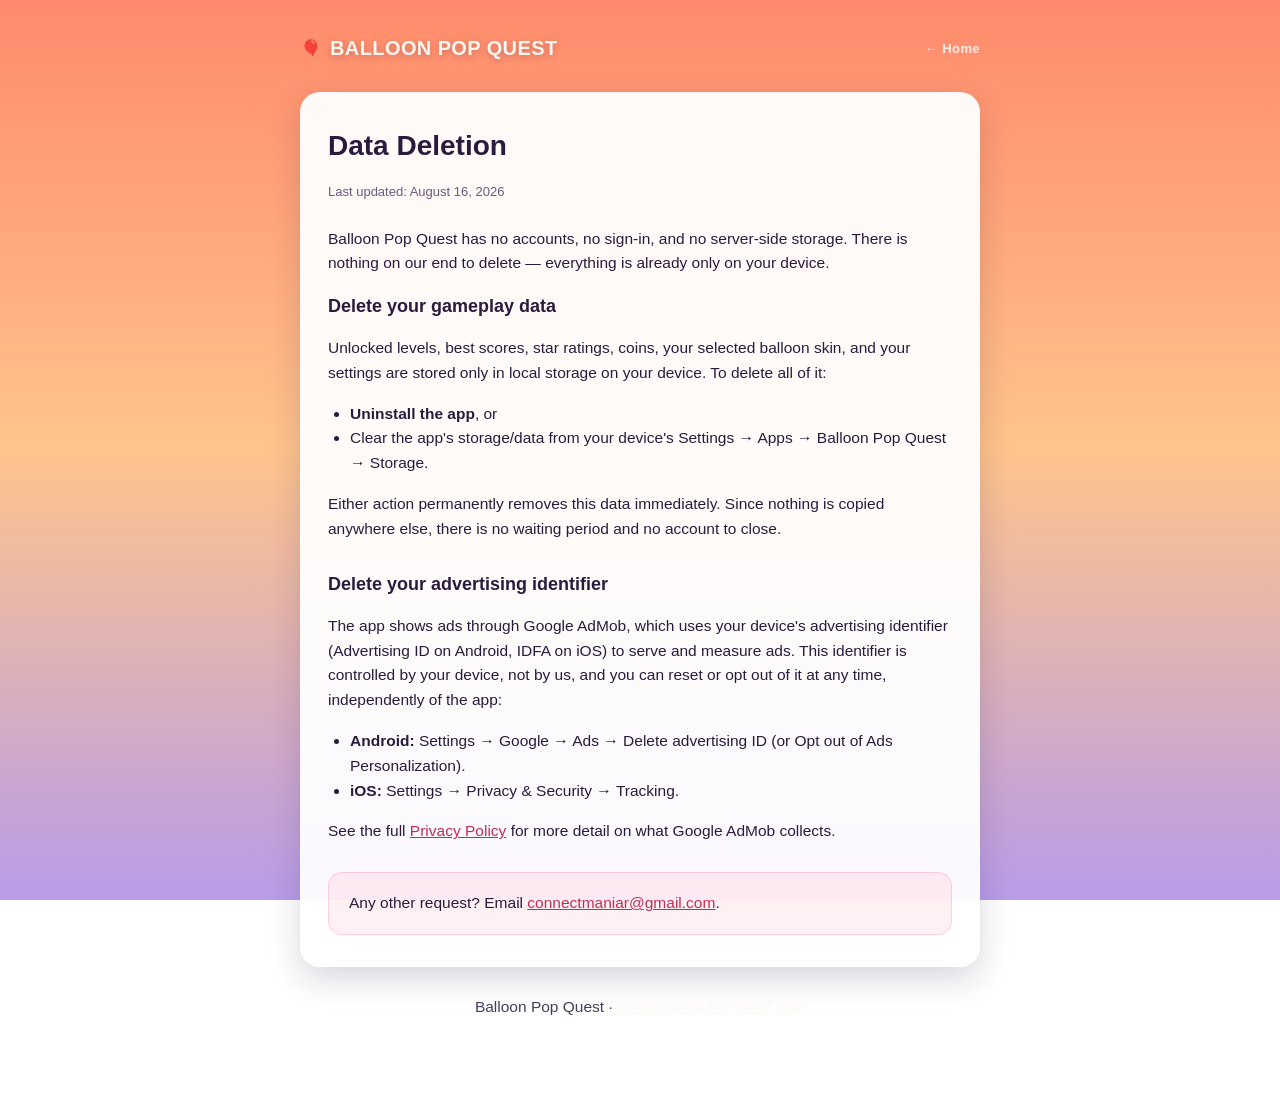
==== data-deletion.html @ d34c7972 "Add data deletion page" ====
<!doctype html>
<html lang="en">
<head>
  <meta charset="utf-8" />
  <meta name="viewport" content="width=device-width, initial-scale=1" />
  <title>Data Deletion — Balloon Pop Quest</title>
  <meta name="description" content="How to delete your data from the Balloon Pop Quest mobile game." />
  <link rel="stylesheet" href="styles.css" />
</head>
<body>
  <div class="wrap">
    <header class="site">
      <a class="brand" href="./">
        <span class="balloon">🎈</span>
        <h1>BALLOON POP QUEST</h1>
      </a>
      <nav class="crumbs"><a href="./">← Home</a></nav>
    </header>

    <main class="card">
      <h1>Data Deletion</h1>
      <p class="meta">Last updated: August 16, 2026</p>

      <p>
        Balloon Pop Quest has no accounts, no sign-in, and no server-side
        storage. There is nothing on our end to delete — everything is
        already only on your device.
      </p>

      <h2>Delete your gameplay data</h2>
      <p>
        Unlocked levels, best scores, star ratings, coins, your selected
        balloon skin, and your settings are stored only in local storage on
        your device. To delete all of it:
      </p>
      <ul>
        <li><strong>Uninstall the app</strong>, or</li>
        <li>Clear the app's storage/data from your device's Settings → Apps → Balloon Pop Quest → Storage.</li>
      </ul>
      <p>
        Either action permanently removes this data immediately. Since
        nothing is copied anywhere else, there is no waiting period and no
        account to close.
      </p>

      <h2>Delete your advertising identifier</h2>
      <p>
        The app shows ads through Google AdMob, which uses your device's
        advertising identifier (Advertising ID on Android, IDFA on iOS) to
        serve and measure ads. This identifier is controlled by your device,
        not by us, and you can reset or opt out of it at any time,
        independently of the app:
      </p>
      <ul>
        <li><strong>Android:</strong> Settings → Google → Ads → Delete advertising ID (or Opt out of Ads Personalization).</li>
        <li><strong>iOS:</strong> Settings → Privacy &amp; Security → Tracking.</li>
      </ul>

      <p>
        See the full <a href="privacy-policy.html">Privacy Policy</a> for
        more detail on what Google AdMob collects.
      </p>

      <div class="contact-box">
        <p>
          Any other request? Email
          <a href="mailto:connectmaniar@gmail.com">connectmaniar@gmail.com</a>.
        </p>
      </div>
    </main>

    <footer class="site">
      <p>Balloon Pop Quest · <a href="mailto:connectmaniar@gmail.com">connectmaniar@gmail.com</a></p>
    </footer>
  </div>
</body>
</html>
---- styles.css ----
/* Balloon Pop Quest — shared site styles.
   Palette matches the app's sunset/candy theme (src/theme/palette.ts). */

:root {
  --sky-top: #ff8a6b;
  --sky-mid: #ffc48c;
  --sky-bottom: #b79ce8;
  --accent: #ff3d6e;
  --accent-deep: #c42b53;
  --ink: #2a1b3d;
  --ink-muted: #6b5b7e;
  --surface: rgba(255, 255, 255, 0.94);
  --surface-border: rgba(42, 27, 61, 0.08);
}

* {
  box-sizing: border-box;
}

body {
  margin: 0;
  min-height: 100vh;
  font-family: -apple-system, BlinkMacSystemFont, "Segoe UI", Roboto, Helvetica, Arial, sans-serif;
  color: var(--ink);
  background: linear-gradient(180deg, var(--sky-top) 0%, var(--sky-mid) 50%, var(--sky-bottom) 100%);
  background-attachment: fixed;
  line-height: 1.6;
}

.wrap {
  max-width: 720px;
  margin: 0 auto;
  padding: 32px 20px 64px;
}

header.site {
  display: flex;
  align-items: center;
  justify-content: space-between;
  gap: 12px;
  margin-bottom: 28px;
}

.brand {
  display: flex;
  align-items: baseline;
  gap: 8px;
  text-decoration: none;
  color: #fff6f0;
}

.brand .balloon {
  font-size: 1.1em;
}

.brand h1 {
  font-size: 20px;
  font-weight: 800;
  letter-spacing: 0.4px;
  margin: 0;
  color: #fff6f0;
  text-shadow: 0 2px 6px rgba(42, 27, 61, 0.25);
}

nav.crumbs a {
  color: #fff6f0;
  font-weight: 700;
  font-size: 13px;
  letter-spacing: 0.4px;
  text-decoration: none;
  opacity: 0.9;
}

nav.crumbs a:hover {
  text-decoration: underline;
}

main.card {
  background: var(--surface);
  border-radius: 20px;
  padding: 32px 28px;
  box-shadow: 0 12px 32px rgba(42, 27, 61, 0.18);
}

main.card h1 {
  font-size: 28px;
  font-weight: 900;
  margin: 0 0 4px;
  color: var(--ink);
}

.tagline {
  color: var(--ink-muted);
  font-weight: 600;
  margin: 0 0 24px;
}

.meta {
  font-size: 13px;
  color: var(--ink-muted);
  margin-bottom: 24px;
}

h2 {
  font-size: 18px;
  font-weight: 800;
  margin: 28px 0 10px;
  color: var(--ink);
}

h2:first-of-type {
  margin-top: 8px;
}

p, li {
  font-size: 15.5px;
  color: var(--ink);
}

ul {
  padding-left: 22px;
}

a {
  color: var(--accent-deep);
}

a:hover {
  color: var(--accent);
}

.pill-links {
  display: flex;
  flex-wrap: wrap;
  gap: 10px;
  margin: 22px 0 4px;
}

.pill {
  display: inline-block;
  padding: 10px 18px;
  border-radius: 999px;
  background: var(--accent);
  color: #fff;
  font-weight: 800;
  font-size: 14px;
  text-decoration: none;
  box-shadow: 0 6px 16px rgba(196, 43, 83, 0.35);
}

.pill:hover {
  background: var(--accent-deep);
  color: #fff;
}

.pill.secondary {
  background: rgba(255, 255, 255, 0.5);
  color: var(--ink);
  box-shadow: none;
  border: 1px solid var(--surface-border);
}

.pill.secondary:hover {
  background: rgba(255, 255, 255, 0.75);
  color: var(--ink);
}

details {
  border-bottom: 1px solid var(--surface-border);
  padding: 14px 0;
}

details:last-of-type {
  border-bottom: none;
}

summary {
  font-weight: 700;
  cursor: pointer;
  list-style: none;
  display: flex;
  justify-content: space-between;
  align-items: center;
  gap: 12px;
}

summary::-webkit-details-marker {
  display: none;
}

summary::after {
  content: "+";
  font-size: 20px;
  font-weight: 800;
  color: var(--accent-deep);
  transition: transform 0.15s ease;
  flex-shrink: 0;
}

details[open] summary::after {
  transform: rotate(45deg);
}

details p {
  margin: 10px 0 4px;
  color: var(--ink-muted);
}

.contact-box {
  margin-top: 28px;
  padding: 18px 20px;
  border-radius: 14px;
  background: rgba(255, 61, 110, 0.08);
  border: 1px solid rgba(255, 61, 110, 0.18);
}

.contact-box p {
  margin: 0;
}

footer.site {
  text-align: center;
  margin-top: 28px;
  color: #fff6f0;
  opacity: 0.85;
  font-size: 13px;
}

footer.site a {
  color: #fff6f0;
  text-decoration: underline;
}
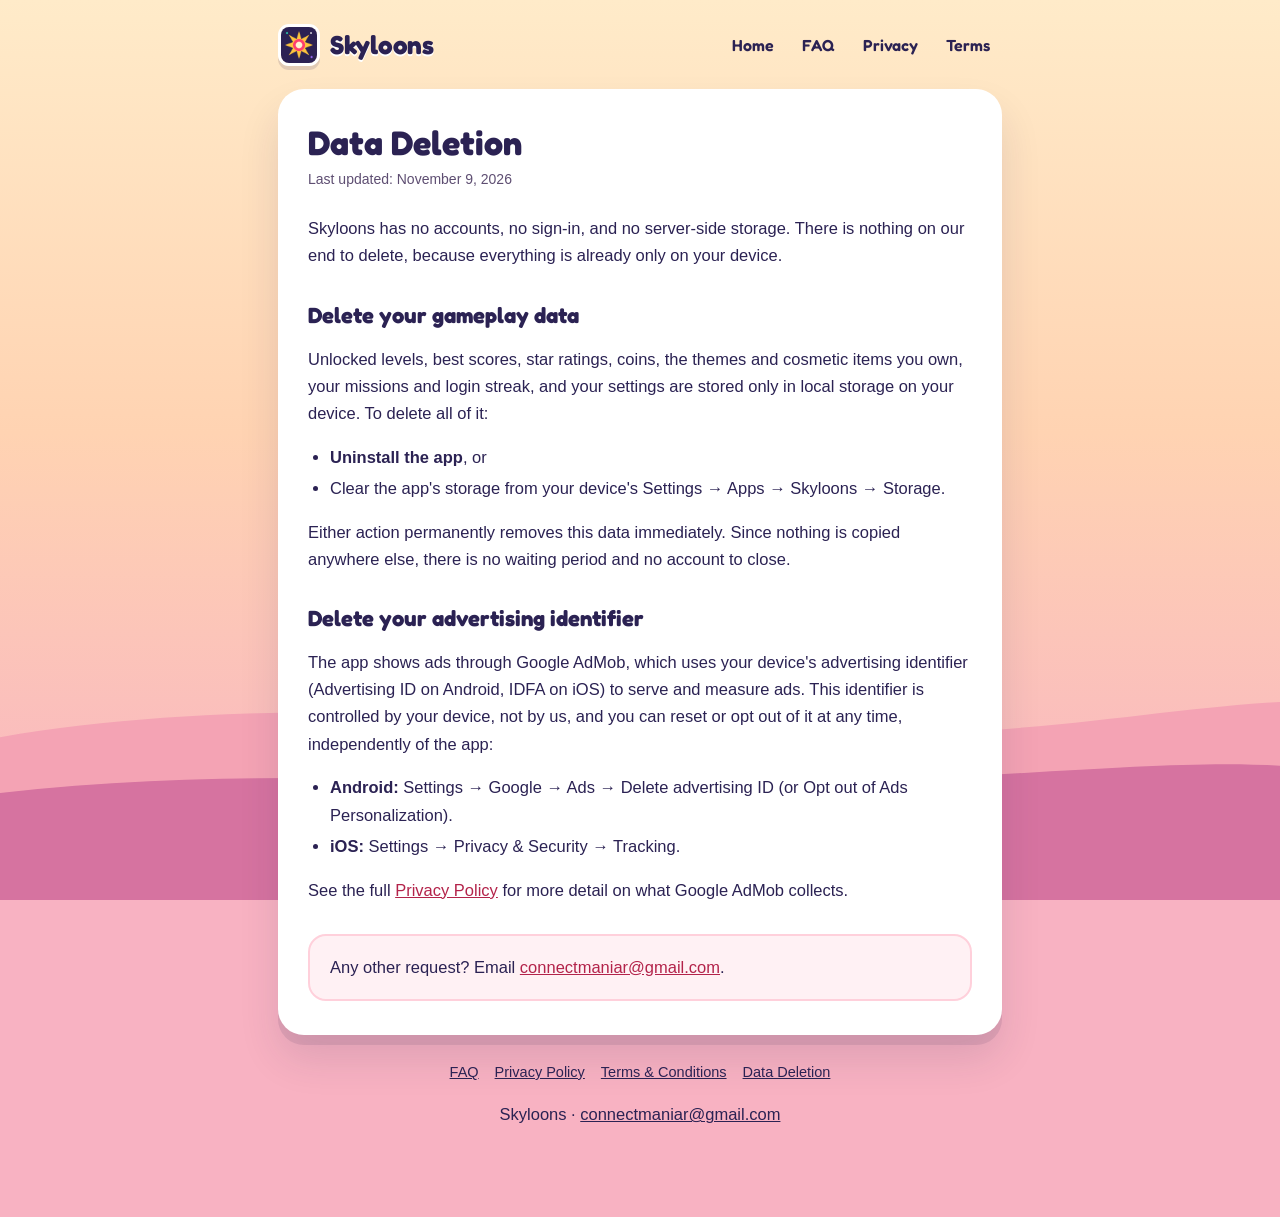
==== commit 7e5b3c6e: "Refresh the site for Skyloons: Paper sky look, updated facts - Rebrand to Skyloons (also known as Ba" ====
--- a/data-deletion.html
+++ b/data-deletion.html
@@ -3,53 +3,71 @@
 <head>
   <meta charset="utf-8" />
   <meta name="viewport" content="width=device-width, initial-scale=1" />
-  <title>Data Deletion — Balloon Pop Quest</title>
-  <meta name="description" content="How to delete your data from the Balloon Pop Quest mobile game." />
+  <title>Skyloons Data Deletion</title>
+  <meta name="description" content="How to delete your data from the Skyloons mobile game. There are no accounts and nothing stored on our servers." />
+  <meta name="theme-color" content="#ffd3b2" />
+  <link rel="canonical" href="https://toobamamaniar.github.io/ballon-pop-quest/data-deletion.html" />
+  <link rel="icon" type="image/png" href="img/favicon.png" />
+  <link rel="apple-touch-icon" href="img/icon-192.png" />
+  <meta property="og:type" content="website" />
+  <meta property="og:site_name" content="Skyloons" />
+  <meta property="og:title" content="Skyloons Data Deletion" />
+  <meta property="og:description" content="How to delete your data from the Skyloons mobile game. There are no accounts and nothing stored on our servers." />
+  <meta property="og:url" content="https://toobamamaniar.github.io/ballon-pop-quest/data-deletion.html" />
+  <meta property="og:image" content="https://toobamamaniar.github.io/ballon-pop-quest/og.png" />
+  <meta name="twitter:card" content="summary_large_image" />
   <link rel="stylesheet" href="styles.css" />
 </head>
 <body>
+  <a class="skip" href="#content">Skip to content</a>
   <div class="wrap">
     <header class="site">
       <a class="brand" href="./">
-        <span class="balloon">🎈</span>
-        <h1>BALLOON POP QUEST</h1>
+        <img src="img/icon-192.png" alt="" width="42" height="42" />
+        <span>Skyloons</span>
       </a>
-      <nav class="crumbs"><a href="./">← Home</a></nav>
+      <nav class="top" aria-label="Main">
+        <a href="./">Home</a>
+        <a href="faq.html">FAQ</a>
+        <a href="privacy-policy.html">Privacy</a>
+        <a href="terms.html">Terms</a>
+      </nav>
     </header>
 
-    <main class="card">
+    <main class="card" id="content">
       <h1>Data Deletion</h1>
-      <p class="meta">Last updated: August 16, 2026</p>
+      <p class="meta">Last updated: November 9, 2026</p>
 
       <p>
-        Balloon Pop Quest has no accounts, no sign-in, and no server-side
-        storage. There is nothing on our end to delete — everything is
-        already only on your device.
+        Skyloons has no accounts, no sign-in, and no server-side storage. There
+        is nothing on our end to delete, because everything is already only on
+        your device.
       </p>
 
       <h2>Delete your gameplay data</h2>
       <p>
-        Unlocked levels, best scores, star ratings, coins, your selected
-        balloon skin, and your settings are stored only in local storage on
-        your device. To delete all of it:
+        Unlocked levels, best scores, star ratings, coins, the themes and
+        cosmetic items you own, your missions and login streak, and your
+        settings are stored only in local storage on your device. To delete all
+        of it:
       </p>
       <ul>
         <li><strong>Uninstall the app</strong>, or</li>
-        <li>Clear the app's storage/data from your device's Settings → Apps → Balloon Pop Quest → Storage.</li>
+        <li>Clear the app's storage from your device's Settings → Apps → Skyloons → Storage.</li>
       </ul>
       <p>
-        Either action permanently removes this data immediately. Since
-        nothing is copied anywhere else, there is no waiting period and no
-        account to close.
+        Either action permanently removes this data immediately. Since nothing
+        is copied anywhere else, there is no waiting period and no account to
+        close.
       </p>
 
       <h2>Delete your advertising identifier</h2>
       <p>
         The app shows ads through Google AdMob, which uses your device's
-        advertising identifier (Advertising ID on Android, IDFA on iOS) to
-        serve and measure ads. This identifier is controlled by your device,
-        not by us, and you can reset or opt out of it at any time,
-        independently of the app:
+        advertising identifier (Advertising ID on Android, IDFA on iOS) to serve
+        and measure ads. This identifier is controlled by your device, not by
+        us, and you can reset or opt out of it at any time, independently of the
+        app:
       </p>
       <ul>
         <li><strong>Android:</strong> Settings → Google → Ads → Delete advertising ID (or Opt out of Ads Personalization).</li>
@@ -57,8 +75,8 @@
       </ul>
 
       <p>
-        See the full <a href="privacy-policy.html">Privacy Policy</a> for
-        more detail on what Google AdMob collects.
+        See the full <a href="privacy-policy.html">Privacy Policy</a> for more
+        detail on what Google AdMob collects.
       </p>
 
       <div class="contact-box">
@@ -70,7 +88,13 @@
     </main>
 
     <footer class="site">
-      <p>Balloon Pop Quest · <a href="mailto:connectmaniar@gmail.com">connectmaniar@gmail.com</a></p>
+      <div class="links">
+        <a href="faq.html">FAQ</a>
+        <a href="privacy-policy.html">Privacy Policy</a>
+        <a href="terms.html">Terms &amp; Conditions</a>
+        <a href="data-deletion.html">Data Deletion</a>
+      </div>
+      <p>Skyloons · <a href="mailto:connectmaniar@gmail.com">connectmaniar@gmail.com</a></p>
     </footer>
   </div>
 </body>
--- a/styles.css
+++ b/styles.css
@@ -1,172 +1,326 @@
-/* Balloon Pop Quest — shared site styles.
-   Palette matches the app's sunset/candy theme (src/theme/palette.ts). */
+/* Skyloons support site: the "Paper sky" look used in the app's menus.
+   Fonts are hosted here (Fredoka, SIL Open Font License) so these pages make
+   no requests to third parties. */
+
+@font-face {
+  font-family: "Fredoka";
+  font-weight: 600;
+  font-style: normal;
+  font-display: swap;
+  src: url("fonts/Fredoka_600SemiBold.ttf") format("truetype");
+}
+
+@font-face {
+  font-family: "Fredoka";
+  font-weight: 700;
+  font-style: normal;
+  font-display: swap;
+  src: url("fonts/Fredoka_700Bold.ttf") format("truetype");
+}
 
 :root {
-  --sky-top: #ff8a6b;
-  --sky-mid: #ffc48c;
-  --sky-bottom: #b79ce8;
-  --accent: #ff3d6e;
-  --accent-deep: #c42b53;
-  --ink: #2a1b3d;
-  --ink-muted: #6b5b7e;
-  --surface: rgba(255, 255, 255, 0.94);
-  --surface-border: rgba(42, 27, 61, 0.08);
+  --sky-top: #ffebc9;
+  --sky-mid: #ffd3b2;
+  --sky-bottom: #f8b2c2;
+  --ink: #2b2253;
+  --ink-soft: #5e4e72;
+  --pink: #e0285a;
+  --pink-edge: #a81e45;
+  --link: #b3234a;
+  --card: #ffffff;
+  --line: rgba(43, 34, 83, 0.12);
+  --display: "Fredoka", "Trebuchet MS", system-ui, sans-serif;
+  --text: -apple-system, BlinkMacSystemFont, "Segoe UI", Roboto, Helvetica, Arial, sans-serif;
 }
 
 * {
   box-sizing: border-box;
+}
+
+html {
+  background: var(--sky-bottom);
 }
 
 body {
   margin: 0;
   min-height: 100vh;
-  font-family: -apple-system, BlinkMacSystemFont, "Segoe UI", Roboto, Helvetica, Arial, sans-serif;
-  color: var(--ink);
-  background: linear-gradient(180deg, var(--sky-top) 0%, var(--sky-mid) 50%, var(--sky-bottom) 100%);
-  background-attachment: fixed;
-  line-height: 1.6;
+  font-family: var(--text);
+  color: var(--ink);
+  line-height: 1.65;
+  background: linear-gradient(180deg, var(--sky-top) 0%, var(--sky-mid) 48%, var(--sky-bottom) 100%) fixed;
+  position: relative;
+  overflow-x: hidden;
+}
+
+/* Two paper hills along the bottom of the page, like the app's menus. */
+body::after {
+  content: "";
+  position: fixed;
+  left: 0;
+  right: 0;
+  bottom: 0;
+  height: 22vh;
+  min-height: 120px;
+  pointer-events: none;
+  z-index: 0;
+  background-image: url("data:image/svg+xml;utf8,<svg xmlns='http://www.w3.org/2000/svg' viewBox='0 596 390 248' preserveAspectRatio='none'><path d='M0 640 C70 590 150 610 230 632 C300 652 350 604 390 596 L390 844 L0 844 Z' fill='%23f4a3b4'/><path d='M0 710 C90 668 170 712 250 698 C320 686 360 668 390 676 L390 844 L0 844 Z' fill='%23d673a0'/></svg>");
+  background-size: 100% 100%;
+  background-repeat: no-repeat;
 }
 
 .wrap {
-  max-width: 720px;
+  position: relative;
+  z-index: 1;
+  max-width: 760px;
   margin: 0 auto;
-  padding: 32px 20px 64px;
+  padding: 24px 18px 72px;
+}
+
+a {
+  color: var(--link);
+}
+
+a:hover {
+  color: var(--pink);
+}
+
+a:focus-visible,
+summary:focus-visible {
+  outline: 3px solid var(--ink);
+  outline-offset: 3px;
+  border-radius: 6px;
+}
+
+.skip {
+  position: absolute;
+  left: -999px;
+  top: 8px;
+  background: var(--ink);
+  color: #fff;
+  padding: 8px 14px;
+  border-radius: 10px;
+  z-index: 10;
+}
+
+.skip:focus {
+  left: 12px;
 }
 
 header.site {
   display: flex;
   align-items: center;
   justify-content: space-between;
-  gap: 12px;
-  margin-bottom: 28px;
+  flex-wrap: wrap;
+  gap: 12px 18px;
+  margin-bottom: 22px;
 }
 
 .brand {
   display: flex;
-  align-items: baseline;
-  gap: 8px;
+  align-items: center;
+  gap: 10px;
   text-decoration: none;
-  color: #fff6f0;
-}
-
-.brand .balloon {
-  font-size: 1.1em;
-}
-
-.brand h1 {
-  font-size: 20px;
-  font-weight: 800;
-  letter-spacing: 0.4px;
-  margin: 0;
-  color: #fff6f0;
-  text-shadow: 0 2px 6px rgba(42, 27, 61, 0.25);
-}
-
-nav.crumbs a {
-  color: #fff6f0;
-  font-weight: 700;
-  font-size: 13px;
-  letter-spacing: 0.4px;
+  color: var(--ink);
+}
+
+.brand img {
+  width: 42px;
+  height: 42px;
+  border-radius: 11px;
+  border: 3px solid #fff;
+  box-shadow: 0 4px 0 rgba(43, 34, 83, 0.14);
+}
+
+.brand span {
+  font-family: var(--display);
+  font-weight: 700;
+  font-size: 26px;
+  letter-spacing: -0.3px;
+  text-shadow: 0 2px 0 #fff;
+}
+
+nav.top {
+  display: flex;
+  flex-wrap: wrap;
+  gap: 6px 4px;
+}
+
+nav.top a {
+  font-family: var(--display);
+  font-weight: 600;
+  font-size: 16px;
+  color: var(--ink);
   text-decoration: none;
-  opacity: 0.9;
-}
-
-nav.crumbs a:hover {
-  text-decoration: underline;
+  padding: 6px 12px;
+  border-radius: 999px;
+}
+
+nav.top a:hover,
+nav.top a[aria-current="page"] {
+  background: #fff;
+  color: var(--ink);
 }
 
 main.card {
-  background: var(--surface);
-  border-radius: 20px;
-  padding: 32px 28px;
-  box-shadow: 0 12px 32px rgba(42, 27, 61, 0.18);
+  background: var(--card);
+  border-radius: 26px;
+  padding: 34px 30px;
+  box-shadow: 0 10px 0 rgba(43, 34, 83, 0.1), 0 24px 40px rgba(43, 34, 83, 0.12);
 }
 
 main.card h1 {
-  font-size: 28px;
-  font-weight: 900;
-  margin: 0 0 4px;
-  color: var(--ink);
+  font-family: var(--display);
+  font-weight: 700;
+  font-size: 34px;
+  line-height: 1.15;
+  margin: 0 0 6px;
 }
 
 .tagline {
-  color: var(--ink-muted);
+  font-family: var(--display);
   font-weight: 600;
+  font-size: 19px;
+  color: var(--ink-soft);
+  margin: 0 0 22px;
+}
+
+.meta {
+  font-size: 14px;
+  color: var(--ink-soft);
   margin: 0 0 24px;
 }
 
-.meta {
-  font-size: 13px;
-  color: var(--ink-muted);
-  margin-bottom: 24px;
-}
-
 h2 {
-  font-size: 18px;
-  font-weight: 800;
-  margin: 28px 0 10px;
-  color: var(--ink);
-}
-
-h2:first-of-type {
-  margin-top: 8px;
-}
-
-p, li {
-  font-size: 15.5px;
-  color: var(--ink);
+  font-family: var(--display);
+  font-weight: 700;
+  font-size: 22px;
+  line-height: 1.25;
+  margin: 32px 0 10px;
+}
+
+p,
+li {
+  font-size: 16.5px;
 }
 
 ul {
   padding-left: 22px;
 }
 
-a {
-  color: var(--accent-deep);
-}
-
-a:hover {
-  color: var(--accent);
-}
-
-.pill-links {
+li {
+  margin: 4px 0;
+}
+
+.actions {
   display: flex;
   flex-wrap: wrap;
-  gap: 10px;
-  margin: 22px 0 4px;
-}
-
-.pill {
+  gap: 12px;
+  margin: 24px 0 8px;
+}
+
+.btn {
   display: inline-block;
-  padding: 10px 18px;
-  border-radius: 999px;
-  background: var(--accent);
+  font-family: var(--display);
+  font-weight: 700;
+  font-size: 19px;
+  line-height: 1.2;
+  text-decoration: none;
+  padding: 14px 26px;
+  border-radius: 18px;
+  background: var(--pink);
   color: #fff;
-  font-weight: 800;
-  font-size: 14px;
-  text-decoration: none;
-  box-shadow: 0 6px 16px rgba(196, 43, 83, 0.35);
-}
-
-.pill:hover {
-  background: var(--accent-deep);
+  border: 3px solid #fff;
+  box-shadow: 0 6px 0 var(--pink-edge);
+}
+
+.btn:hover {
   color: #fff;
-}
-
-.pill.secondary {
-  background: rgba(255, 255, 255, 0.5);
-  color: var(--ink);
-  box-shadow: none;
-  border: 1px solid var(--surface-border);
-}
-
-.pill.secondary:hover {
-  background: rgba(255, 255, 255, 0.75);
-  color: var(--ink);
+  background: #ec3466;
+}
+
+.btn:active {
+  transform: translateY(3px);
+  box-shadow: 0 3px 0 var(--pink-edge);
+}
+
+.btn.soft {
+  background: #f2edff;
+  color: var(--ink);
+  border-color: #e3d9ff;
+  box-shadow: 0 6px 0 #cfc3f2;
+  font-size: 17px;
+  padding: 12px 20px;
+}
+
+.btn.soft:hover {
+  color: var(--ink);
+  background: #e9e1ff;
+}
+
+.hero {
+  display: flex;
+  align-items: center;
+  gap: 22px;
+  flex-wrap: wrap;
+}
+
+.hero img.icon {
+  width: 112px;
+  height: 112px;
+  border-radius: 28px;
+  border: 4px solid #fff;
+  box-shadow: 0 8px 0 rgba(43, 34, 83, 0.14), 0 14px 26px rgba(43, 34, 83, 0.18);
+}
+
+.hero .copy {
+  flex: 1 1 260px;
+}
+
+.shots {
+  display: flex;
+  gap: 14px;
+  overflow-x: auto;
+  padding: 6px 4px 18px;
+  margin: 18px -4px 0;
+  scroll-snap-type: x proximity;
+}
+
+.shots img {
+  flex: 0 0 auto;
+  width: 190px;
+  height: auto;
+  border-radius: 18px;
+  border: 3px solid var(--ink);
+  scroll-snap-align: start;
+  background: var(--ink);
+}
+
+.points {
+  list-style: none;
+  padding: 0;
+  display: grid;
+  grid-template-columns: repeat(auto-fit, minmax(210px, 1fr));
+  gap: 12px;
+  margin: 16px 0 6px;
+}
+
+.points li {
+  background: #fff7ec;
+  border: 2px solid #ffe2bd;
+  border-radius: 16px;
+  padding: 12px 14px;
+  margin: 0;
+  font-size: 15.5px;
+}
+
+.points strong {
+  font-family: var(--display);
+  display: block;
+  font-size: 17px;
 }
 
 details {
-  border-bottom: 1px solid var(--surface-border);
+  border-bottom: 2px solid var(--line);
   padding: 14px 0;
 }
 
@@ -175,7 +329,9 @@
 }
 
 summary {
-  font-weight: 700;
+  font-family: var(--display);
+  font-weight: 600;
+  font-size: 18px;
   cursor: pointer;
   list-style: none;
   display: flex;
@@ -190,11 +346,11 @@
 
 summary::after {
   content: "+";
-  font-size: 20px;
-  font-weight: 800;
-  color: var(--accent-deep);
+  font-size: 26px;
+  font-weight: 700;
+  color: var(--pink);
+  flex-shrink: 0;
   transition: transform 0.15s ease;
-  flex-shrink: 0;
 }
 
 details[open] summary::after {
@@ -203,15 +359,15 @@
 
 details p {
   margin: 10px 0 4px;
-  color: var(--ink-muted);
+  color: var(--ink-soft);
 }
 
 .contact-box {
-  margin-top: 28px;
+  margin-top: 30px;
   padding: 18px 20px;
-  border-radius: 14px;
-  background: rgba(255, 61, 110, 0.08);
-  border: 1px solid rgba(255, 61, 110, 0.18);
+  border-radius: 18px;
+  background: #fff1f4;
+  border: 2px solid #ffd0db;
 }
 
 .contact-box p {
@@ -219,14 +375,43 @@
 }
 
 footer.site {
+  position: relative;
+  z-index: 1;
   text-align: center;
-  margin-top: 28px;
-  color: #fff6f0;
-  opacity: 0.85;
-  font-size: 13px;
+  margin-top: 26px;
+  font-size: 14.5px;
+  color: var(--ink);
 }
 
 footer.site a {
-  color: #fff6f0;
-  text-decoration: underline;
-}
+  color: var(--ink);
+}
+
+footer.site .links {
+  display: flex;
+  flex-wrap: wrap;
+  justify-content: center;
+  gap: 4px 16px;
+  margin-bottom: 8px;
+}
+
+@media (max-width: 520px) {
+  main.card {
+    padding: 26px 20px;
+    border-radius: 22px;
+  }
+
+  main.card h1 {
+    font-size: 29px;
+  }
+
+  .brand span {
+    font-size: 23px;
+  }
+}
+
+@media (prefers-reduced-motion: reduce) {
+  * {
+    transition: none !important;
+  }
+}
